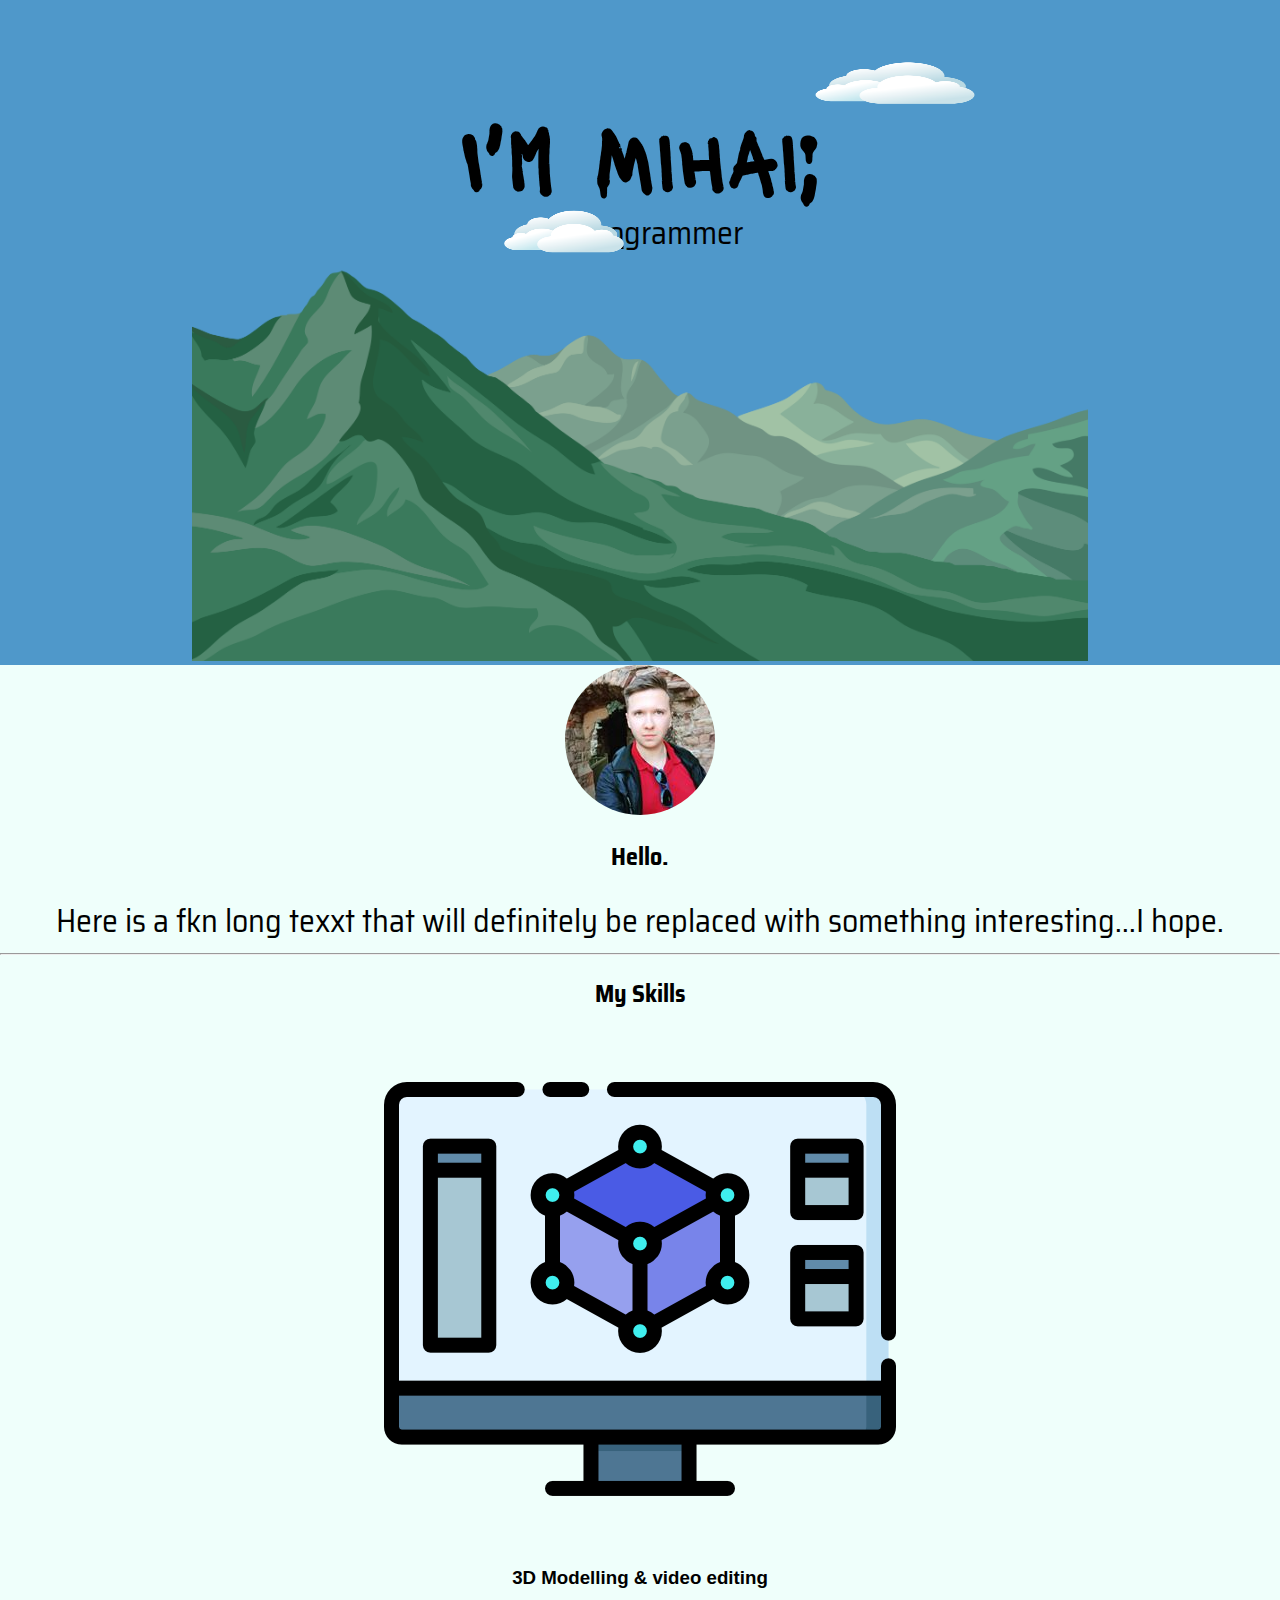
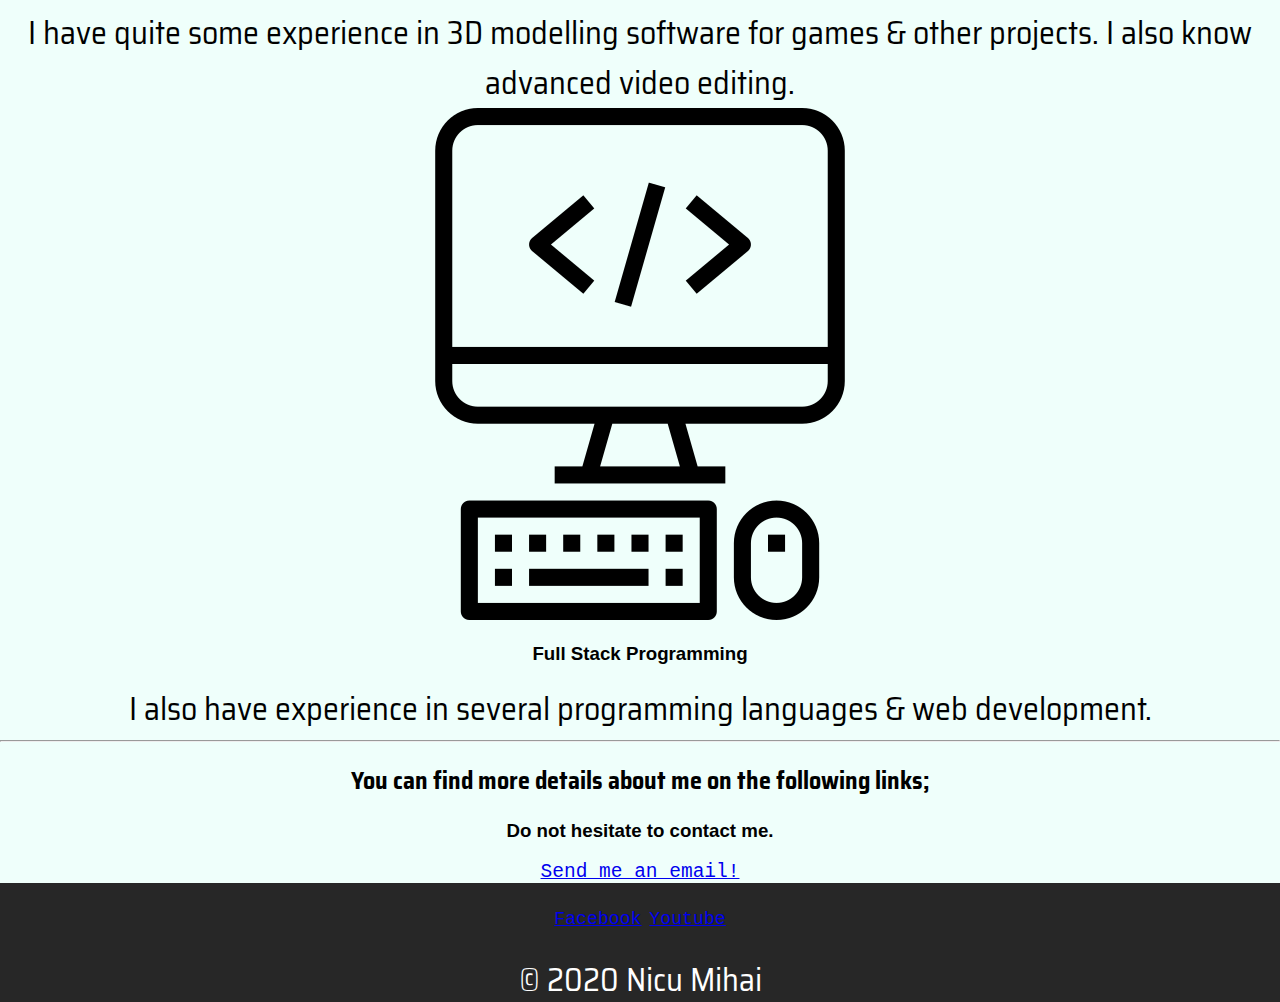
==== CSS - My Site/index.html @ a4a6c6cf "v 0.0.2 content additions to sub project folder" ====
<!DOCTYPE html>
<html>

<head>
  <meta charset="utf-8">
  <title>Experiment</title>
  <link rel="stylesheet" href="css/styles.css">
  <link href="https://fonts.googleapis.com/css?family=Lacquer&display=swap" rel="stylesheet">
  <link href="https://fonts.googleapis.com/css?family=Saira+Semi+Condensed&display=swap" rel="stylesheet">
  <link href="https://fonts.googleapis.com/css?family=Montserrat+Alternates&display=swap" rel="stylesheet">
  <link href="https://fonts.googleapis.com/css?family=Dancing+Script&display=swap" rel="stylesheet">
  <link href="https://fonts.googleapis.com/css?family=Orbitron&display=swap" rel="stylesheet">
  <link rel="icon" href="newfavicon.ico" type="image/gif"/>
</head>

<body>
  <div class="top">
    <img class="top-cloud" src="images/cloud.png" width="10%" height="10%" alt="cloud-img">
    <h1>I'm Mihai;</h1>
    <p>//a <span class="pro">pro</span>grammer</p>
    <img class="bottom-cloud" src="images/cloud.png" width="10%" height="10%" alt="cloud-img">
    <img class="mountain" src="images/mountain.png" alt="mountain-img">
  </div>

  <div class="mid">
    <div class="profile">
      <img class="profile-photo" src="images/photo.jpg" alt="me">
      <h2>Hello.</h2>
      <p>Here is a fkn long texxt that will definitely be replaced with something interesting...I hope.</p>
    </div>
    <hr>
    <div class="skills">
      <h2>My Skills</h2>
      <div class="skill-row">
        <img class="editing" src="images/program.png" alt="editing">
        <h3>3D Modelling & video editing</h3>
        <p>I have quite some experience in 3D modelling software for games & other projects. I also know advanced video editing.</p>
      </div>
      <div class="skill-row">
        <img class="code" src="images/code.png" alt="coding">
        <h3>Full Stack Programming</h3>
        <p>I also have experience in several programming languages & web development.</p>
      </div>
    </div>
    <hr>
    <div class="contact-me">
      <h2>You can find more details about me on the following links;</h2>
      <h3>Do not hesitate to contact me.</h3>
      <p></p>
      <a class="btn" href="mailto:nicum96@yahoo.ro">Send me an email!</a>
    </div>
  </div>

  <div class="bottom">
    <a class="footer-link" href="www.facebook.com">Facebook</a>
    <a class="footer-link" href="www.youtube.com">Youtube</a>
    <p><span class="copyright">© 2020 Nicu Mihai</span></p>
  </div>

</body>

</html>
---- CSS - My Site/css/styles.css ----
body {
   background-color: #50d890;
   margin: 0px;
   text-align: center;
   font-family: monospace;
}

h1 {
  margin: 0 auto 0 auto;
  font-family: 'Lacquer', sans-serif;
  font-size: 562.5%;
  /* font-size: 100% = 16px = 1em*/
}

h2 {
  font-family: 'Saira Semi Condensed', sans-serif;
}

h3 {
  font-family: 'Montserrat', sans-serif;
}

p {
  margin: 0px;
  font-family: 'Saira Semi Condensed', sans-serif;
  font-size: 200%;
}

.top {
  background-color: #4f98ca;
  margin: 0px;
  position: relative;
  padding-top: 100px;/*
  width: 200px;
  height: 200px;
  border: solid 10px;
  padding: 20px;*/
}

.mid {
  background-color: #effffb;
  /*height: 200px;/*
  width: 200px;
  border: solid 20px;
  margin-left: 260px;*/
}

.bottom {
  background-color: #272727;
  /*height: 200px;/*
  width: 200px;
  boder: solid 10px;
  margin-left: 500px;*/
}

.pro {
  text-decoration: underline;
}

.bottom-cloud {
  position: absolute;
  left: 500px;
  bottom: 400px;
  width: 10%;
  height: 10%;
}

.top-cloud {
  position: absolute;
  top: 50px;
  right: 300px;
  width: 170px;
}

.mountain {
  width: 70%;
  height: 55%;
  margin-bottom: 0px;
}

.copyright {
  color: white;
}

.profile-photo{
  /*filter: grayscale(55%);*/
  border-radius: 50%;
}

.btn{
  font-size: 150%;
}

.footer-link {
  line-height: 4;
  font-size: 140%;
}
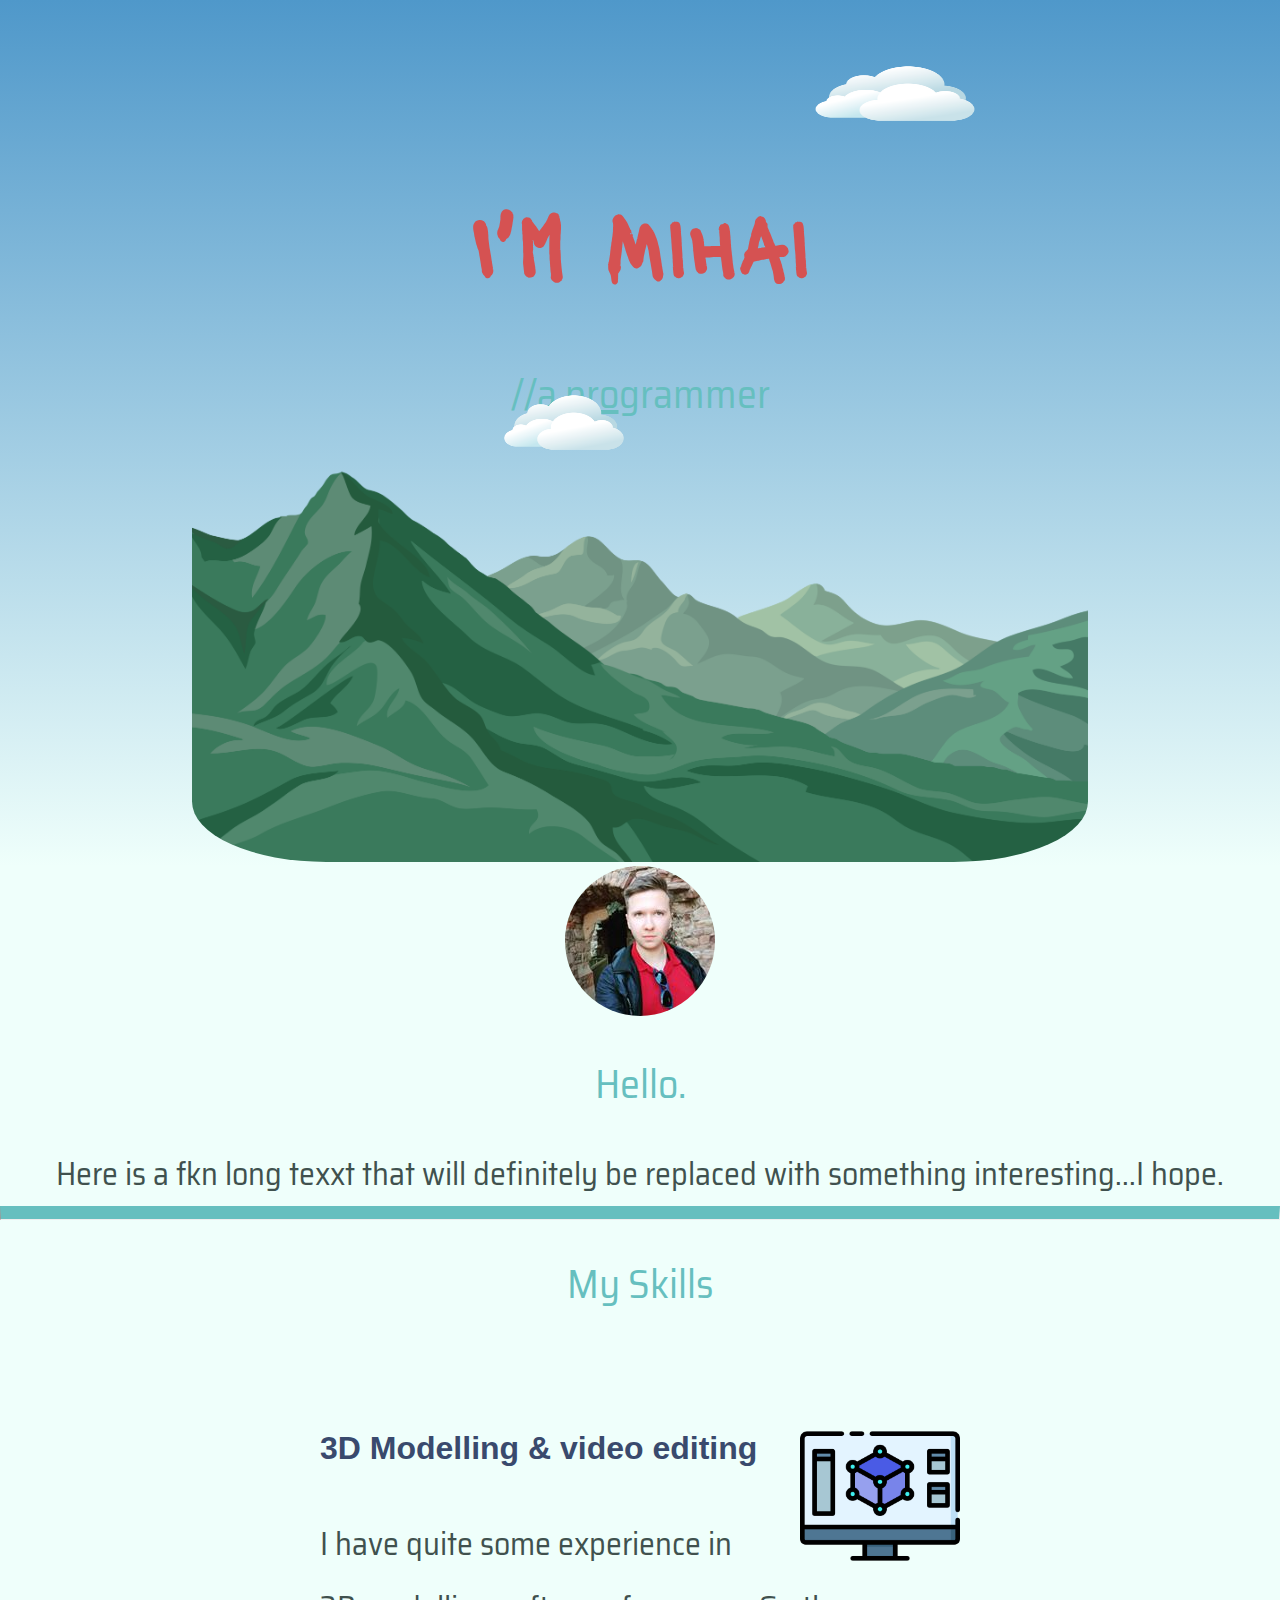
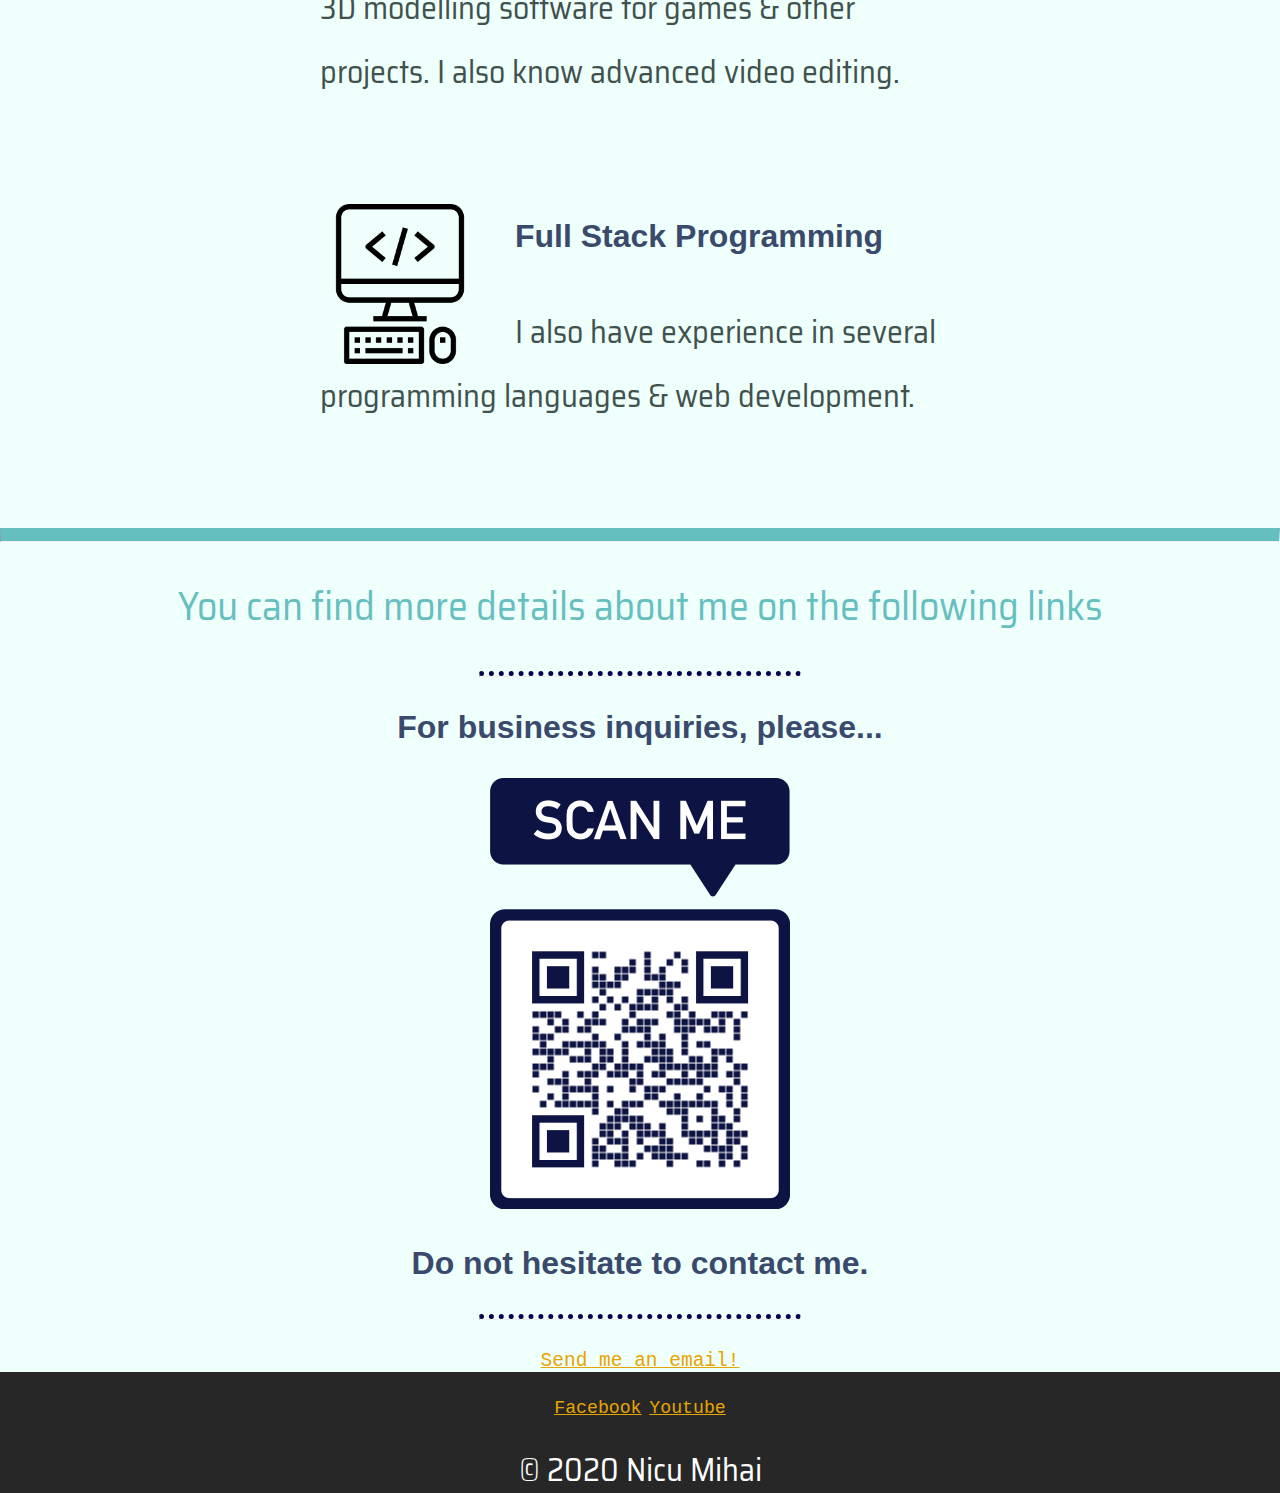
==== commit 5bfaf0b9: "v 0.0.3 stylised more & added QR" ====
--- a/CSS - My Site/index.html
+++ b/CSS - My Site/index.html
@@ -16,8 +16,8 @@
 <body>
   <div class="top">
     <img class="top-cloud" src="images/cloud.png" width="10%" height="10%" alt="cloud-img">
-    <h1>I'm Mihai;</h1>
-    <p>//a <span class="pro">pro</span>grammer</p>
+    <h1>I'm Mihai</h1>
+    <h2>//a <span class="pro">pro</span>grammer</h2>
     <img class="bottom-cloud" src="images/cloud.png" width="10%" height="10%" alt="cloud-img">
     <img class="mountain" src="images/mountain.png" alt="mountain-img">
   </div>
@@ -34,18 +34,22 @@
       <div class="skill-row">
         <img class="editing" src="images/program.png" alt="editing">
         <h3>3D Modelling & video editing</h3>
-        <p>I have quite some experience in 3D modelling software for games & other projects. I also know advanced video editing.</p>
+        <p class="editing-skill-description">I have quite some experience in 3D modelling software for games & other projects. I also know advanced video editing.</p>
       </div>
       <div class="skill-row">
         <img class="code" src="images/code.png" alt="coding">
         <h3>Full Stack Programming</h3>
-        <p>I also have experience in several programming languages & web development.</p>
+        <p class="code-skill-description">I also have experience in several programming languages & web development.</p>
       </div>
     </div>
     <hr>
     <div class="contact-me">
-      <h2>You can find more details about me on the following links;</h2>
+      <h2>You can find more details about me on the following links</h2>
+      <hr class="contact-hr">
+      <h3>For business inquiries, please...</h3>
+      <img src="images/linkedin.png" alt="my-linkedin" width=auto height=auto>
       <h3>Do not hesitate to contact me.</h3>
+      <hr class="contact-hr">
       <p></p>
       <a class="btn" href="mailto:nicum96@yahoo.ro">Send me an email!</a>
     </div>
--- a/CSS - My Site/css/styles.css
+++ b/CSS - My Site/css/styles.css
@@ -3,21 +3,33 @@
    margin: 0px;
    text-align: center;
    font-family: monospace;
+   color: #40514e;
 }
 
 h1 {
-  margin: 0 auto 0 auto;
   font-family: 'Lacquer', sans-serif;
   font-size: 562.5%;
+  margin: 50px auto 0 auto;
+  color: #d55252;
+  line-height: 2;
   /* font-size: 100% = 16px = 1em*/
 }
 
 h2 {
   font-family: 'Saira Semi Condensed', sans-serif;
+  font-size: 2.5rem;
+  color: #66BFBF;
+  font-weight: normal;
 }
 
 h3 {
   font-family: 'Montserrat', sans-serif;
+  color: #394a6d;
+  font-size: 2em;
+}
+
+a{
+  color: #e6a400;
 }
 
 p {
@@ -28,6 +40,7 @@
 
 .top {
   background-color: #4f98ca;
+  background-image: linear-gradient(to bottom, #4f98ca, #effffb);
   margin: 0px;
   position: relative;
   padding-top: 100px;/*
@@ -47,6 +60,7 @@
 
 .bottom {
   background-color: #272727;
+  border-top: 100px;
   /*height: 200px;/*
   width: 200px;
   boder: solid 10px;
@@ -76,6 +90,7 @@
   width: 70%;
   height: 55%;
   margin-bottom: 0px;
+  border-radius: 15%
 }
 
 .copyright {
@@ -95,3 +110,40 @@
   line-height: 4;
   font-size: 140%;
 }
+
+.skill-row{
+  width: 50%;
+  margin: 100px auto 100px auto;
+  text-align: left;
+  line-height: 2;
+}
+
+.code{
+  width: 25%;
+  float: left;
+  margin-right: 35px;
+}
+
+.editing{
+  width: 25%;
+  float: right;
+  margin-left: 35px;
+}
+/*
+.code-skill-description{
+  clear: left;
+}
+
+.editing-skill-description{
+  clear: right;
+}*/
+
+hr {
+  border-top: 13px solid #66BFBF;
+}
+
+.contact-hr{
+  border-top: 5px dotted #05004e;
+  width: 25%;
+  margin-bottom: 30px;
+}
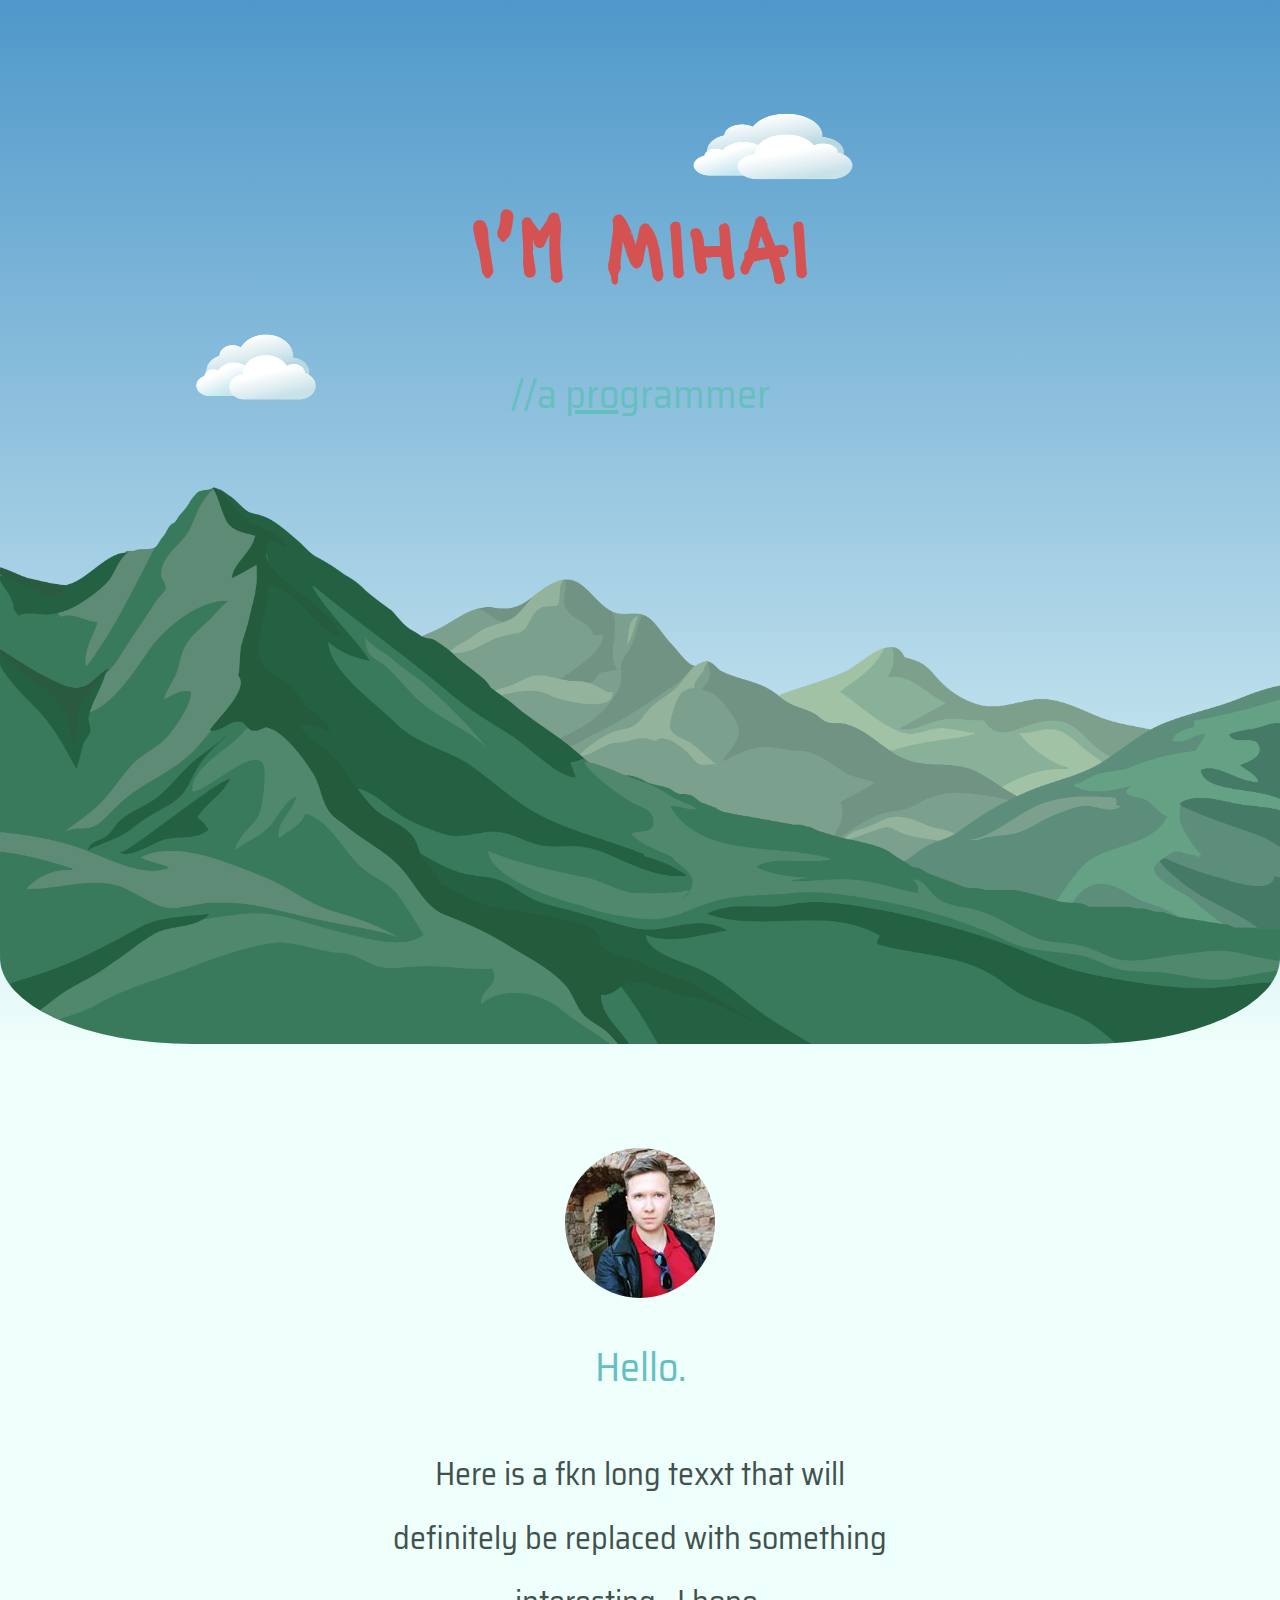
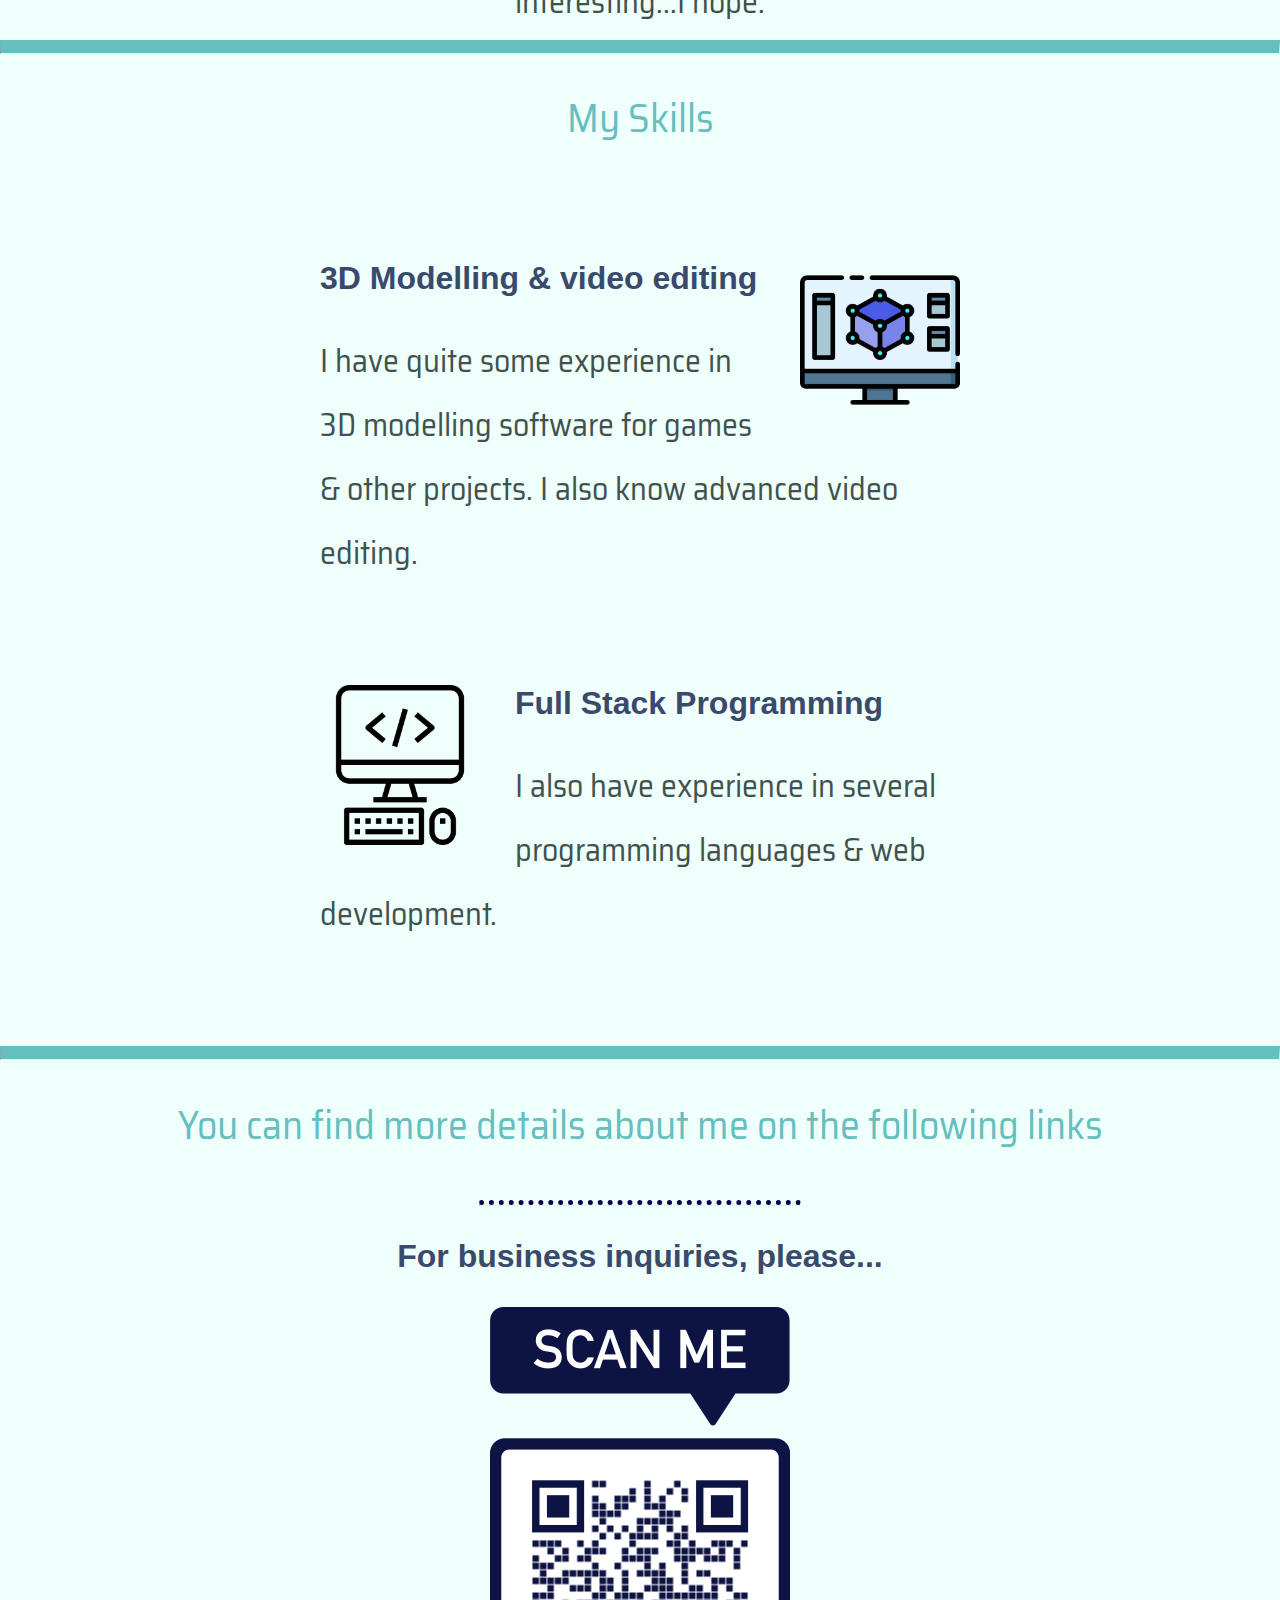
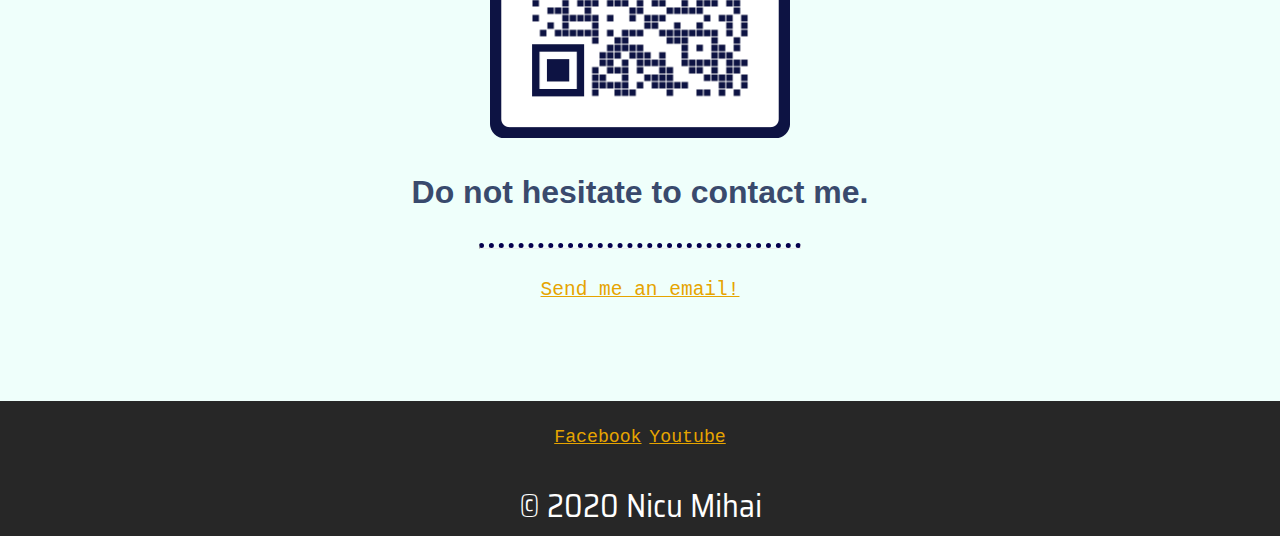
==== commit 6f3a8a95: "clouds fix" ====
--- a/CSS - My Site/index.html
+++ b/CSS - My Site/index.html
@@ -26,7 +26,7 @@
     <div class="profile">
       <img class="profile-photo" src="images/photo.jpg" alt="me">
       <h2>Hello.</h2>
-      <p>Here is a fkn long texxt that will definitely be replaced with something interesting...I hope.</p>
+      <p class="intro">Here is a fkn long texxt that will definitely be replaced with something interesting...I hope.</p>
     </div>
     <hr>
     <div class="skills">
--- a/CSS - My Site/css/styles.css
+++ b/CSS - My Site/css/styles.css
@@ -1,5 +1,5 @@
 body {
-   background-color: #50d890;
+   background-color: #effffb;
    margin: 0px;
    text-align: center;
    font-family: monospace;
@@ -20,6 +20,7 @@
   font-size: 2.5rem;
   color: #66BFBF;
   font-weight: normal;
+  padding-bottom: 10px;
 }
 
 h3 {
@@ -36,11 +37,16 @@
   margin: 0px;
   font-family: 'Saira Semi Condensed', sans-serif;
   font-size: 200%;
+  line-height: 2;
 }
 
 .top {
-  background-color: #4f98ca;
+  /*background-color: #4f98ca;*/
   background-image: linear-gradient(to bottom, #4f98ca, #effffb);
+  background-image: -moz-linear-gradient(#4f98ca,#effffb);
+  background-image: -ms-linear-gradient(#4f98ca,#effffb);
+  background-image: -webkit-linear-gradient(#4f98ca,#effffb);
+  background-image: -o-linear-gradient(#4f98ca,#effffb);
   margin: 0px;
   position: relative;
   padding-top: 100px;/*
@@ -52,6 +58,7 @@
 
 .mid {
   background-color: #effffb;
+  margin: 100px 0;
   /*height: 200px;/*
   width: 200px;
   border: solid 20px;
@@ -73,21 +80,21 @@
 
 .bottom-cloud {
   position: absolute;
-  left: 500px;
-  bottom: 400px;
+  left: 15%;
+  bottom: 60%;
   width: 10%;
   height: 10%;
 }
 
 .top-cloud {
   position: absolute;
-  top: 50px;
-  right: 300px;
+  top: 9%;
+  right: 33%;
   width: 170px;
 }
 
 .mountain {
-  width: 70%;
+  width: 100%;
   height: 55%;
   margin-bottom: 0px;
   border-radius: 15%
@@ -115,7 +122,6 @@
   width: 50%;
   margin: 100px auto 100px auto;
   text-align: left;
-  line-height: 2;
 }
 
 .code{
@@ -147,3 +153,8 @@
   width: 25%;
   margin-bottom: 30px;
 }
+
+.intro {
+  width: 40%;
+  margin: auto;
+}
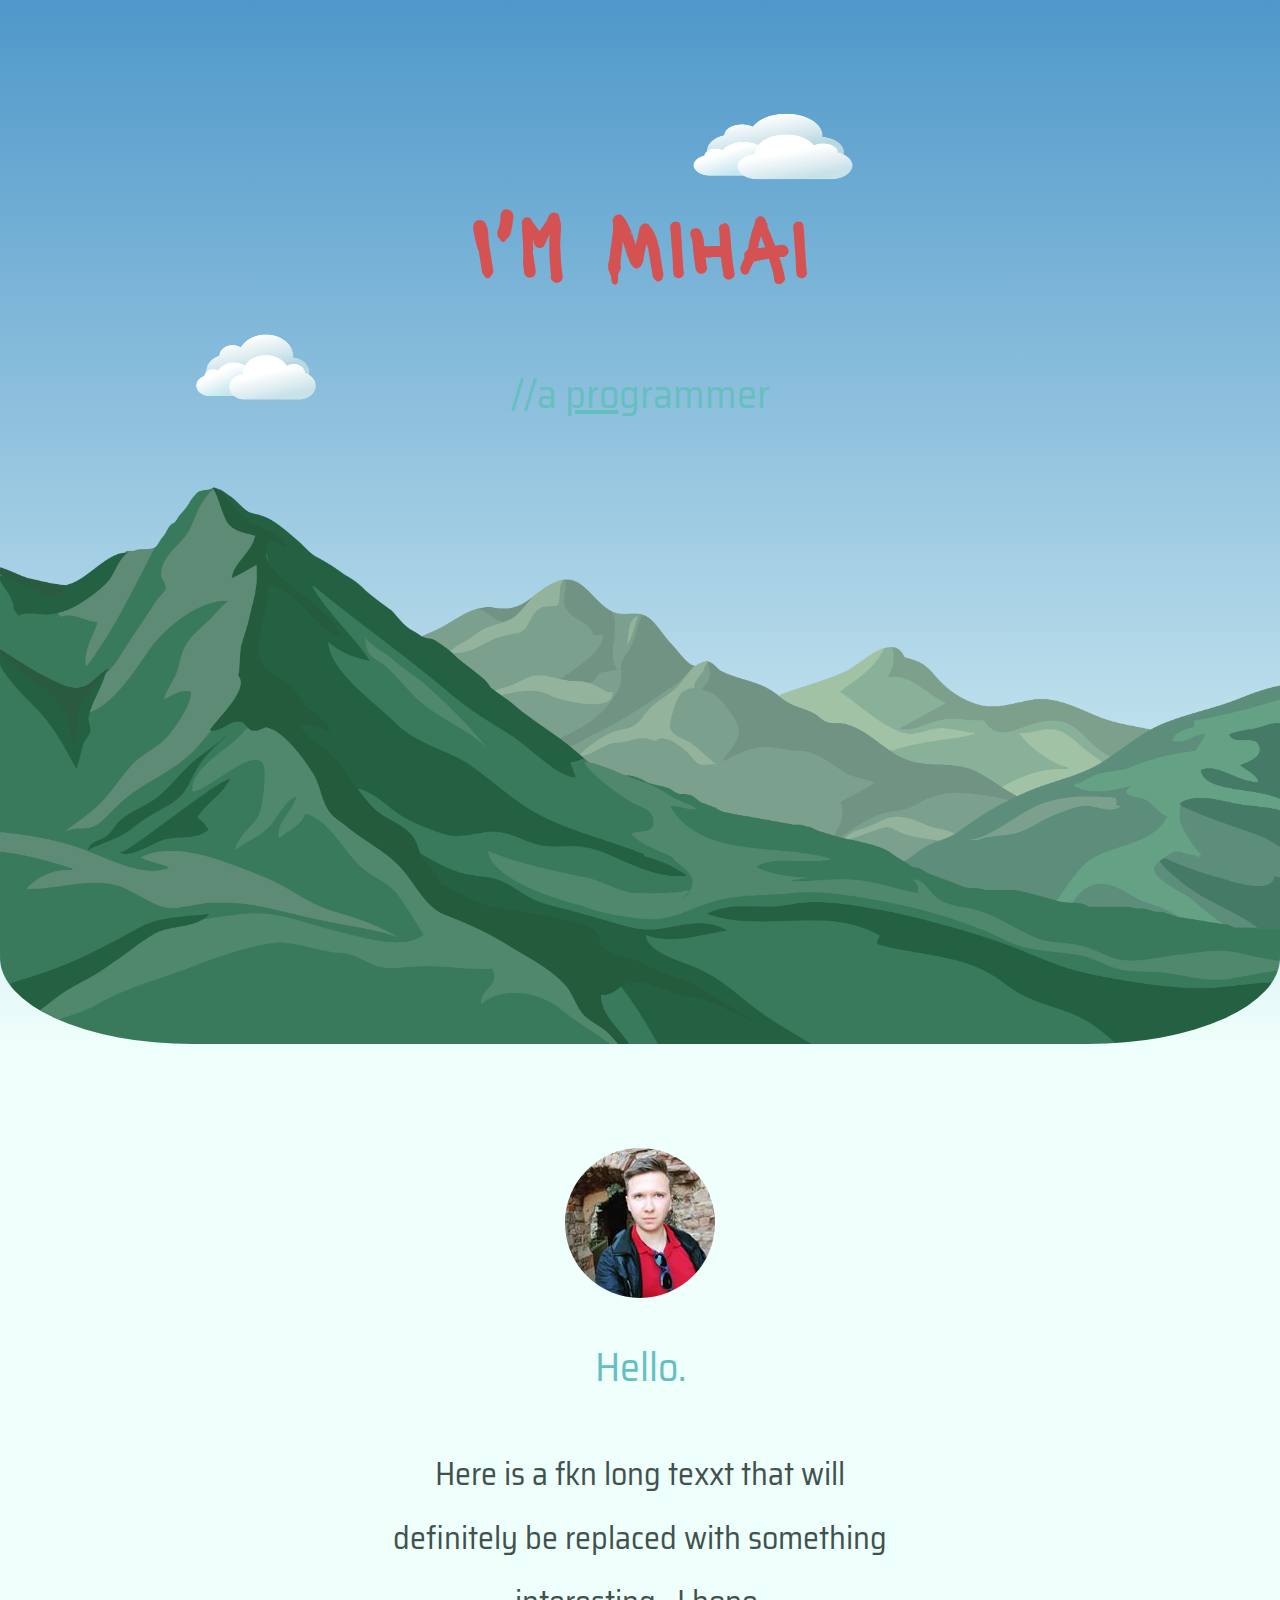
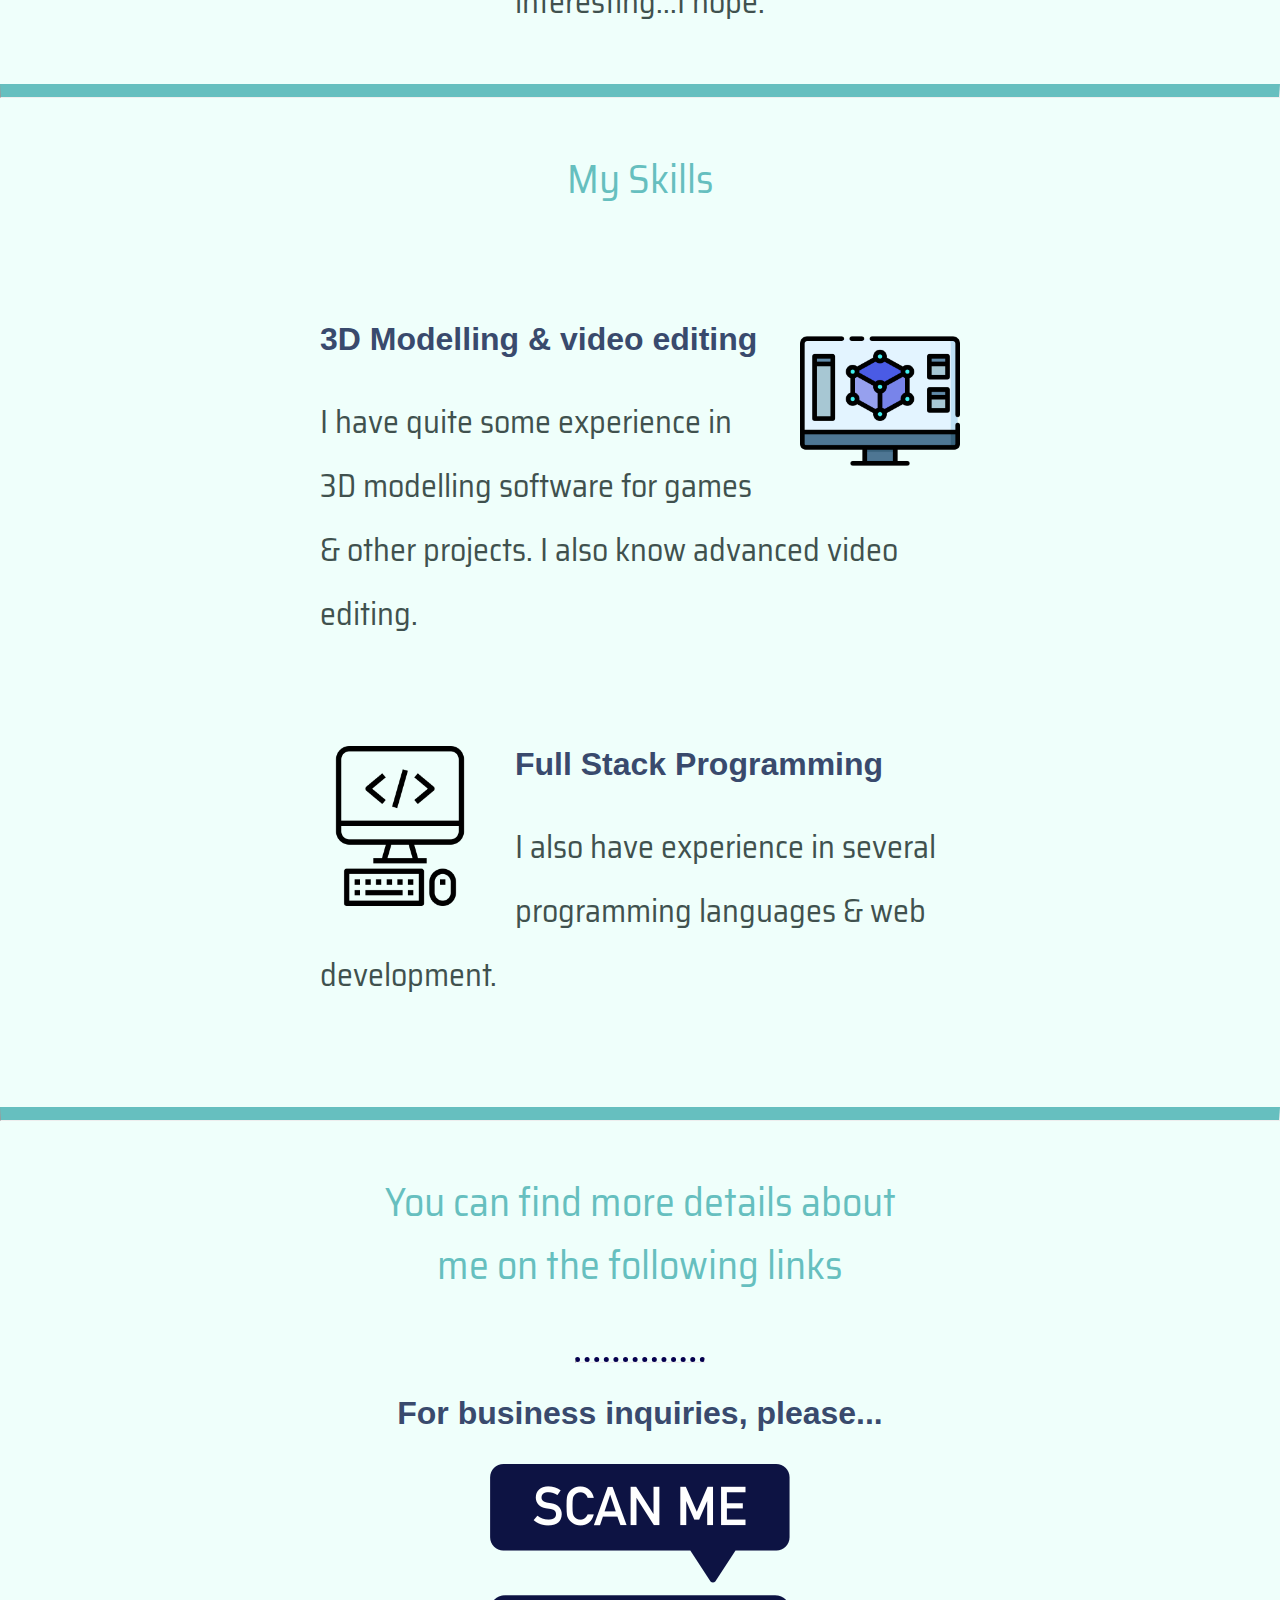
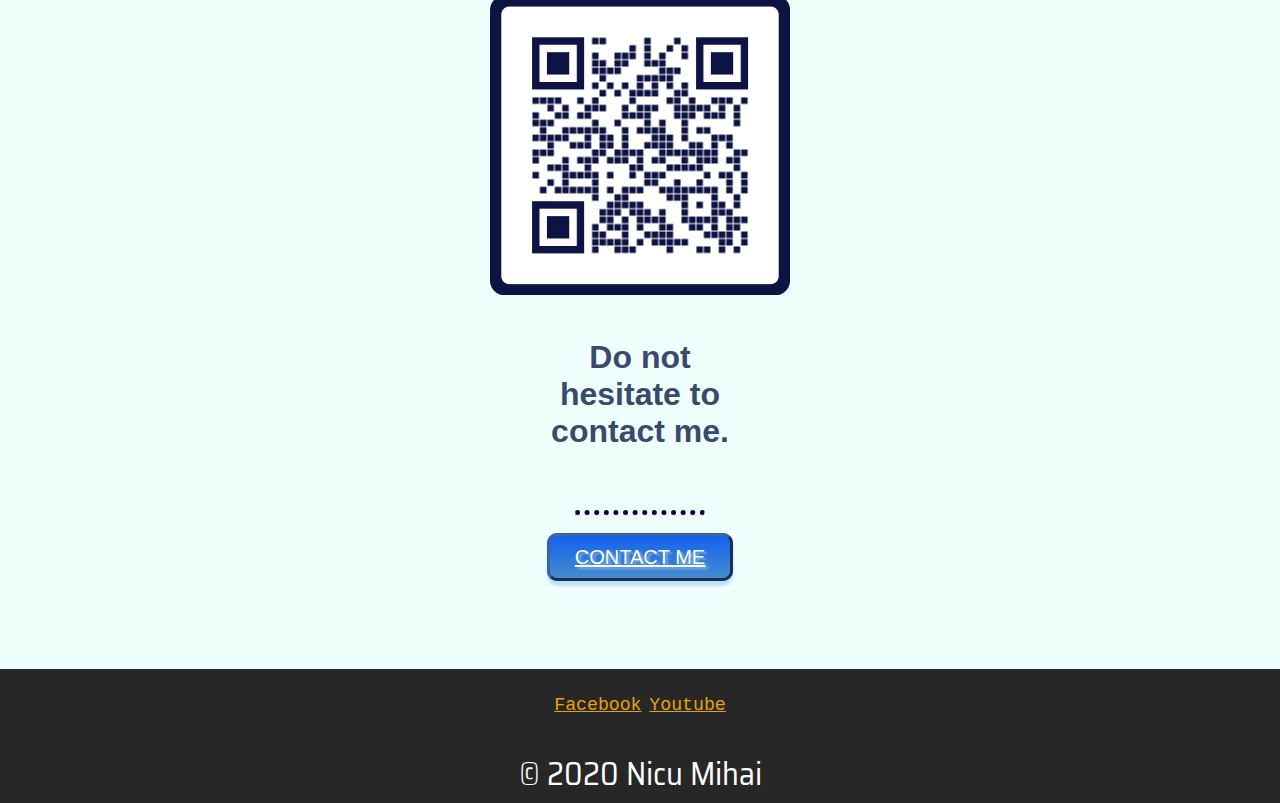
==== commit e1c269dc: "v 0.0.4 button fix" ====
--- a/CSS - My Site/index.html
+++ b/CSS - My Site/index.html
@@ -48,10 +48,10 @@
       <hr class="contact-hr">
       <h3>For business inquiries, please...</h3>
       <img src="images/linkedin.png" alt="my-linkedin" width=auto height=auto>
-      <h3>Do not hesitate to contact me.</h3>
+      <h3 class="contact-me">Do not hesitate to contact me.</h3>
       <hr class="contact-hr">
       <p></p>
-      <a class="btn" href="mailto:nicum96@yahoo.ro">Send me an email!</a>
+      <a class="testbutton" href="#">CONTACT ME</a>
     </div>
   </div>
 
--- a/CSS - My Site/css/styles.css
+++ b/CSS - My Site/css/styles.css
@@ -109,10 +109,6 @@
   border-radius: 50%;
 }
 
-.btn{
-  font-size: 150%;
-}
-
 .footer-link {
   line-height: 4;
   font-size: 140%;
@@ -146,6 +142,7 @@
 
 hr {
   border-top: 13px solid #66BFBF;
+  margin: 50px auto;
 }
 
 .contact-hr{
@@ -158,3 +155,34 @@
   width: 40%;
   margin: auto;
 }
+
+.contact-me{
+  width: 40%;
+  margin: 40px auto 60px;
+}
+
+.testbutton {
+  font-family: arial;
+  color: #FFFFFF !important;
+  font-size: 20px;
+  text-shadow: 3px 2px 2px #7CACDE;
+  box-shadow: 0px 5px 3px #BEE2F9;
+  padding: 10px 25px;
+  -moz-border-radius: 10px;
+  -webkit-border-radius: 10px;
+  border-radius: 10px;
+  border: 3px outset #3866A3;
+  background: #32CFEE;
+  background: linear-gradient(top,  #1363EE,  #468CCF);
+  background: -ms-linear-gradient(top,  #1363EE,  #468CCF);
+  background: -webkit-gradient(linear, left top, left bottom, from(#1363EE), to(#468CCF));
+  background: -moz-linear-gradient(top,  #1363EE,  #468CCF);
+}
+.testbutton:hover {
+  color: #14396A !important;
+  background: #468CCF;
+  background: linear-gradient(top,  #468CCF,  #85E0EE);
+  background: -ms-linear-gradient(top,  #468CCF,  #85E0EE);
+  background: -webkit-gradient(linear, left top, left bottom, from(#468CCF), to(#85E0EE));
+  background: -moz-linear-gradient(top,  #468CCF,  #85E0EE);
+}
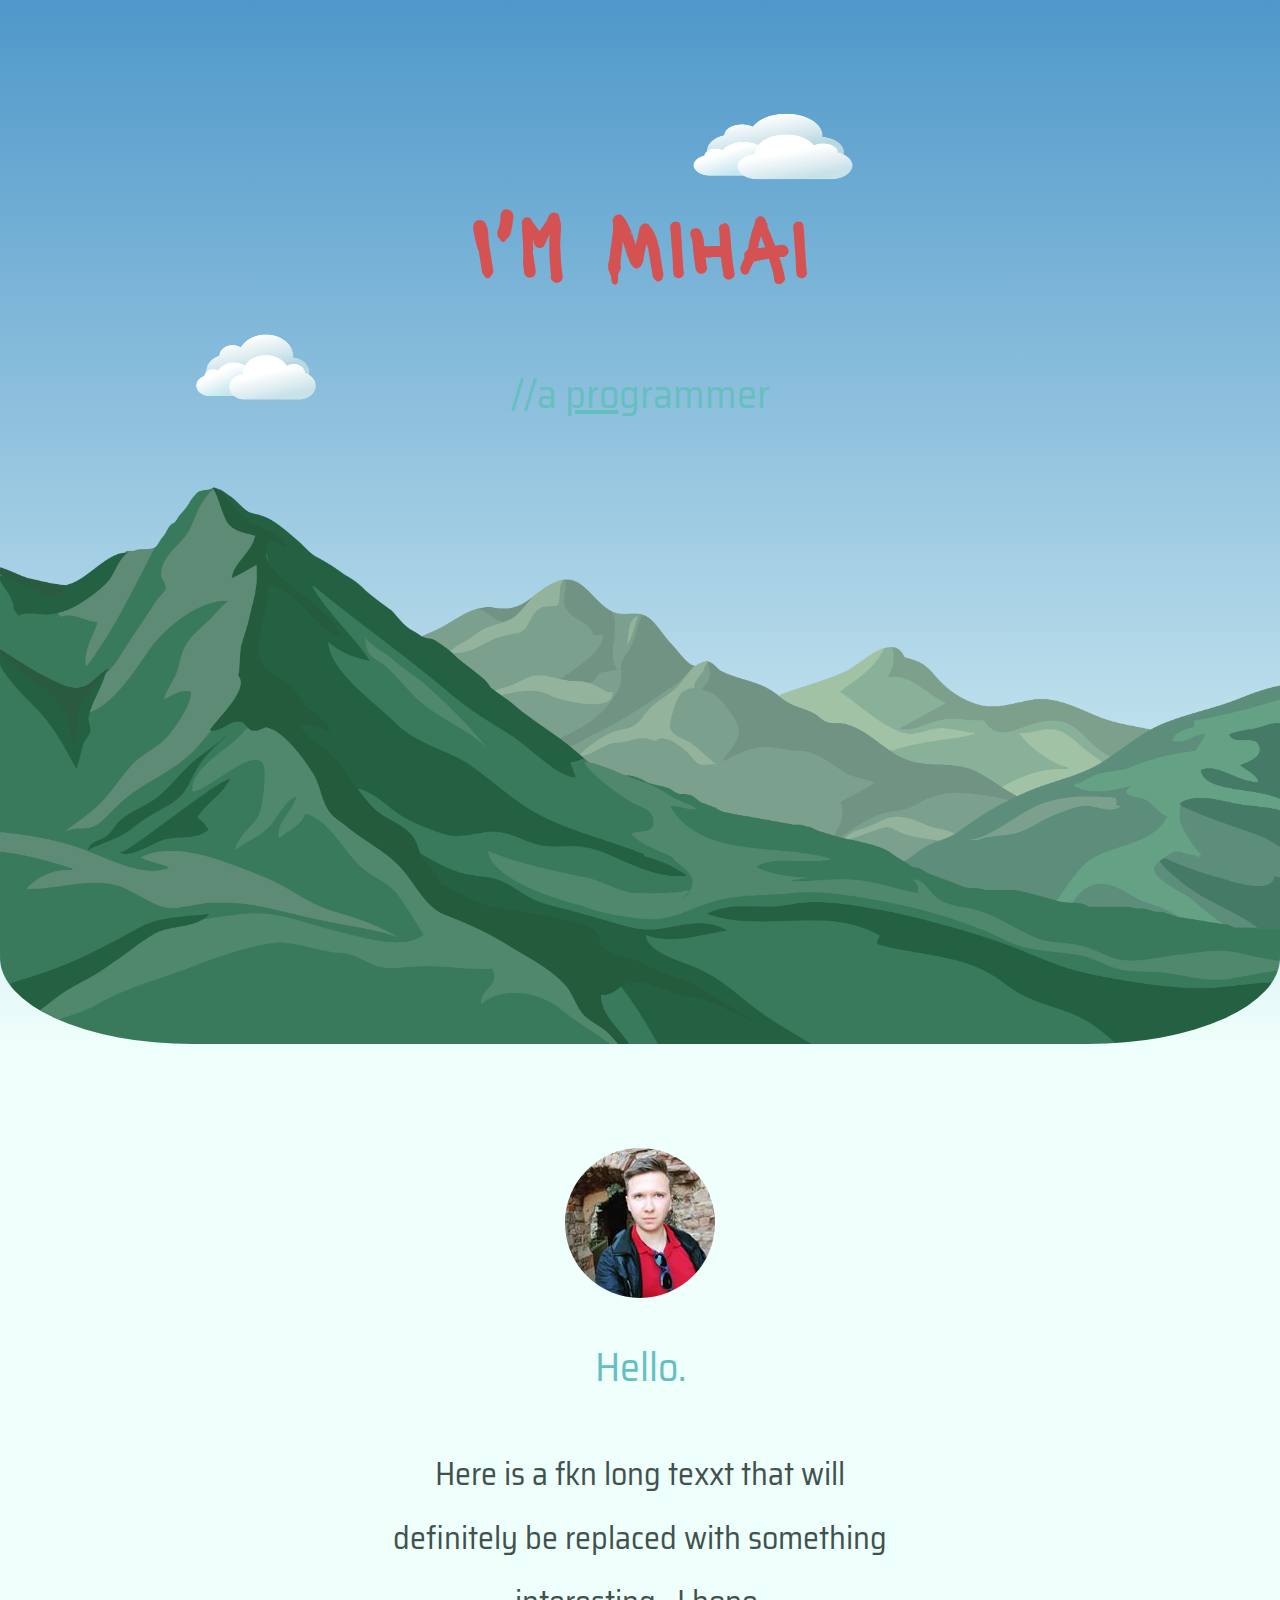
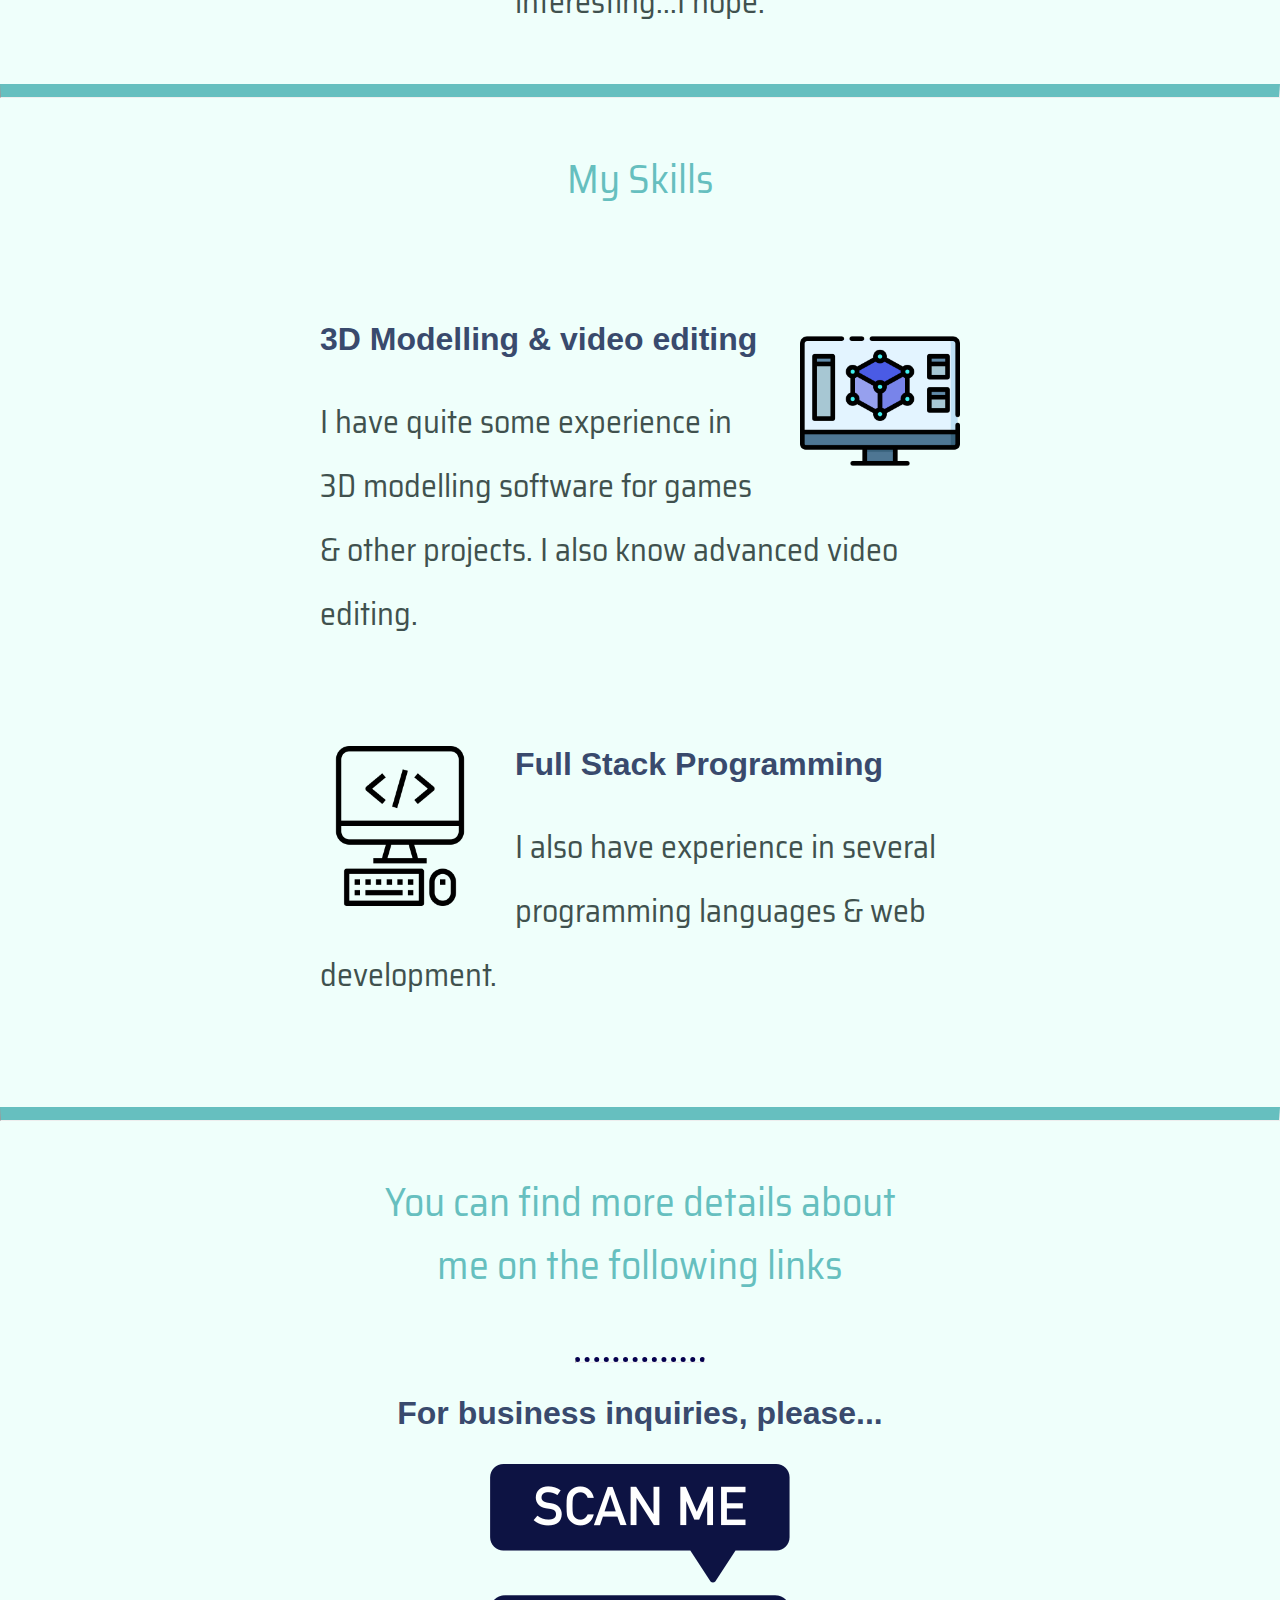
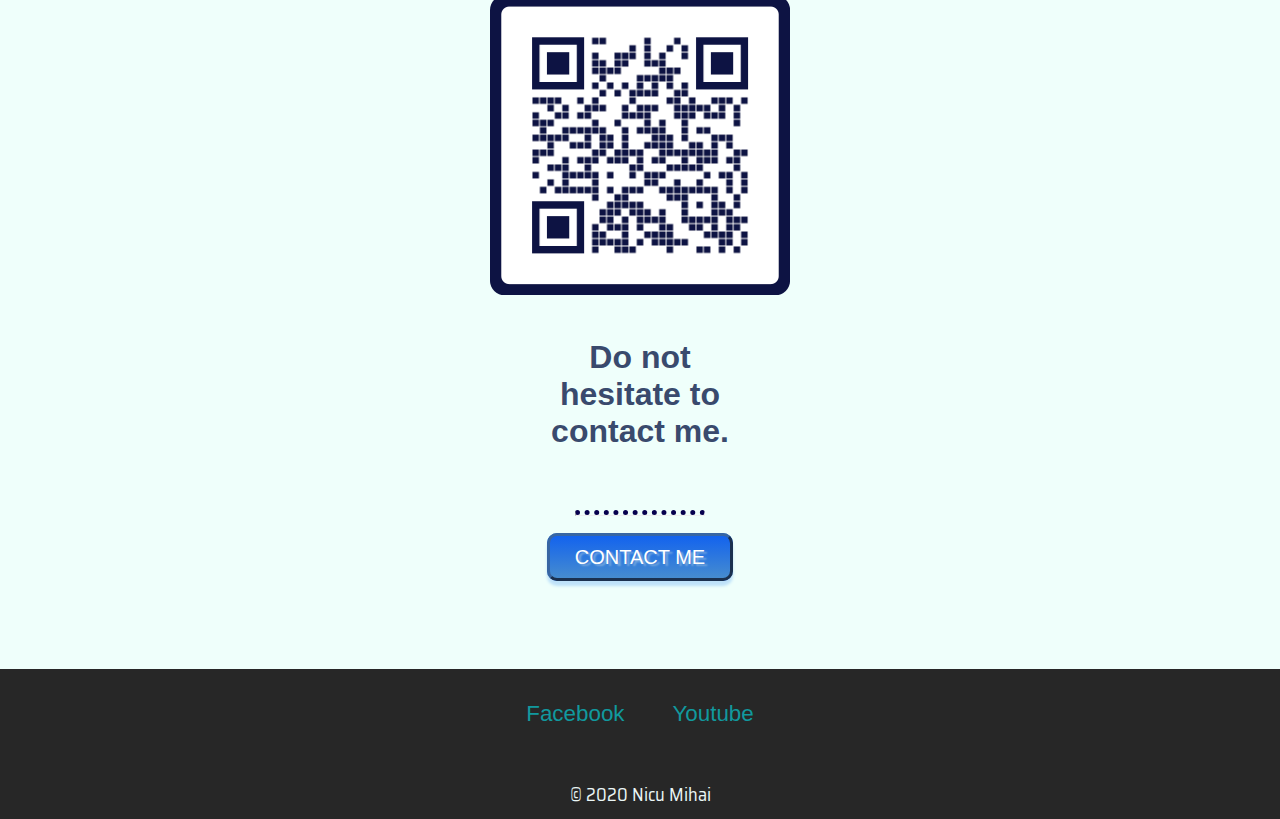
==== commit 00486eb1: "v 0.0.5" ====
--- a/CSS - My Site/index.html
+++ b/CSS - My Site/index.html
@@ -51,7 +51,7 @@
       <h3 class="contact-me">Do not hesitate to contact me.</h3>
       <hr class="contact-hr">
       <p></p>
-      <a class="testbutton" href="#">CONTACT ME</a>
+      <a class="testbutton" href="mailto:nicum96@yahoo.ro">CONTACT ME</a>
     </div>
   </div>
 
--- a/CSS - My Site/css/styles.css
+++ b/CSS - My Site/css/styles.css
@@ -30,7 +30,15 @@
 }
 
 a{
-  color: #e6a400;
+  color: #11999e;
+  font-family: 'Montserrat', sans-serif;
+  margin: 0px 20px;
+  border: 0;
+  text-decoration: none;
+}
+
+a:hover{
+  color: #EAF6F6;
 }
 
 p {
@@ -186,3 +194,8 @@
   background: -webkit-gradient(linear, left top, left bottom, from(#468CCF), to(#85E0EE));
   background: -moz-linear-gradient(top,  #468CCF,  #85E0EE);
 }
+
+.copyright{
+  color: #EAF6F6;
+  font-size: 1.15rem;
+}
